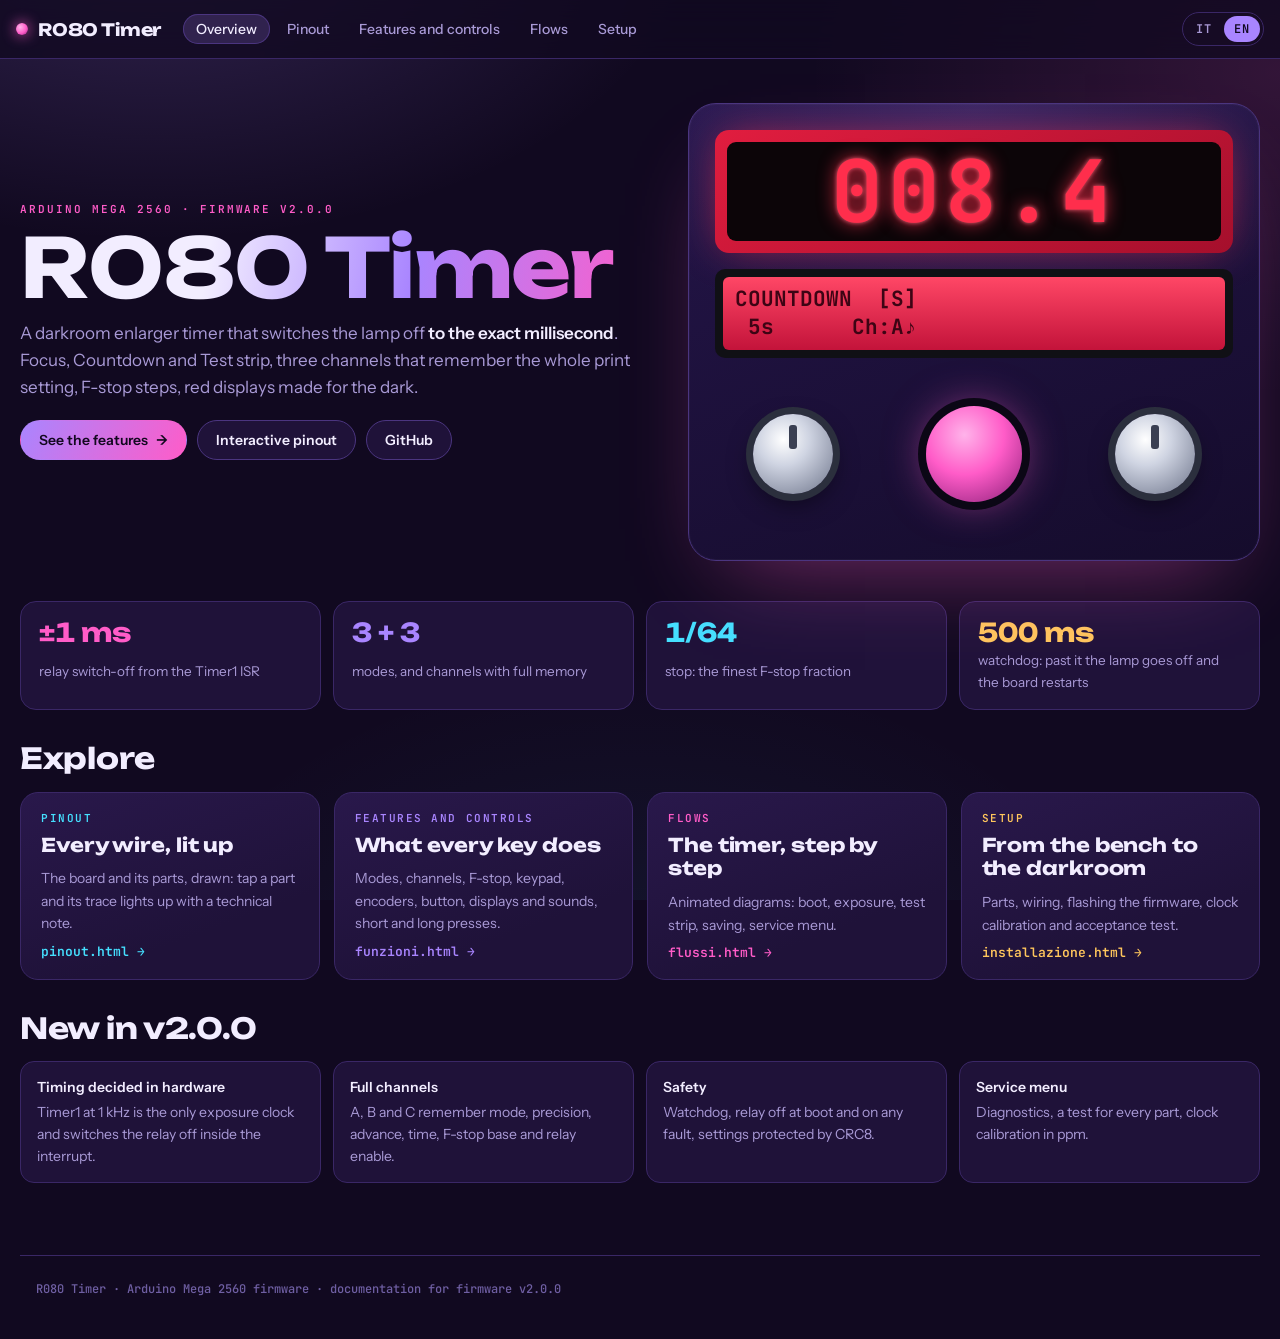
==== site/index.html @ a42ba9b8 "Add GitHub Pages documentation site Bilingual (Italian/English) static site in site/: overview, inte" ====
<!doctype html>
<html lang="it" data-lang="it" data-title-it="R080 Timer · timer per camera oscura" data-title-en="R080 Timer · darkroom enlarger timer">
<head>
<meta charset="utf-8">
<meta name="viewport" content="width=device-width, initial-scale=1, viewport-fit=cover">
<title>R080 Timer · timer per camera oscura</title>
<meta name="description" content="R080 Timer: timer per ingranditore da camera oscura su Arduino Mega 2560, preciso al millisecondo.">
<link rel="preconnect" href="https://fonts.googleapis.com">
<link rel="preconnect" href="https://fonts.gstatic.com" crossorigin>
<link rel="stylesheet" href="https://fonts.googleapis.com/css2?family=Unbounded:wght@500;700&family=Instrument+Sans:wght@400;500;600&family=JetBrains+Mono:wght@400;600;700&display=swap">
<link rel="stylesheet" href="assets/site.css">
<style>
.hero {
  display: grid;
  grid-template-columns: minmax(0, 1.05fr) minmax(0, .95fr);
  gap: 36px;
  align-items: center;
  padding-block: 12px 8px;
}
.hero h1 { font-size: clamp(38px, 6.6vw, 82px); }
.hero .lede { font-size: 17px; }
.hero-actions { display: flex; flex-wrap: wrap; gap: 10px; margin-top: 8px; }
.btn {
  display: inline-flex;
  align-items: center;
  gap: 8px;
  padding: 12px 18px;
  border-radius: 999px;
  font: 600 14px/1 var(--body);
  text-decoration: none;
  border: 1px solid var(--line-2);
  color: var(--fg);
  background: var(--panel);
  transition: transform .2s ease, border-color .2s ease;
}
.btn:hover { transform: translateY(-1px); border-color: var(--violet); color: var(--fg); }
.btn.primary { background: linear-gradient(120deg, var(--violet), var(--magenta)); border-color: transparent; color: #12081f; }

/* the timer, drawn */
.device {
  position: relative;
  aspect-ratio: 5 / 4;
  max-width: 100%;
  border-radius: 28px;
  border: 1px solid var(--line-2);
  background:
    radial-gradient(120% 90% at 50% 0%, rgba(169, 133, 255, .18), transparent 60%),
    linear-gradient(160deg, #241549, #150c2c);
  box-shadow: 0 40px 90px -40px rgba(255, 92, 200, .45), 0 0 0 1px rgba(255, 255, 255, .03) inset;
  display: grid;
  grid-template-rows: auto auto 1fr;
  gap: 16px;
  padding: 26px;
  overflow: hidden;
}
.seg {
  border-radius: 14px;
  background: linear-gradient(150deg, #e11d3f, #a50f2c);
  padding: 12px;
  box-shadow: 0 0 40px -10px rgba(255, 46, 76, .7);
}
.seg-screen {
  border-radius: 9px;
  background: #0c0508;
  text-align: center;
  font: 700 clamp(44px, 7vw, 86px)/1.15 var(--mono);
  letter-spacing: .06em;
  color: #ff2e4c;
  text-shadow: 0 0 18px rgba(255, 46, 76, .85), 0 0 4px rgba(255, 120, 140, .9);
  font-variant-numeric: tabular-nums;
}
.lcd {
  border-radius: 10px;
  padding: 8px;
  background: #101015;
}
.lcd-screen {
  border-radius: 6px;
  background: linear-gradient(180deg, #ff4766, #c3133a);
  color: #3d0414;
  font: 700 clamp(13px, 1.9vw, 21px)/1.35 var(--mono);
  padding: 8px 12px;
  white-space: pre;
  overflow: hidden;
}
.knobs { display: flex; align-items: center; justify-content: space-around; gap: 16px; }
.knob {
  width: clamp(54px, 7vw, 80px);
  aspect-ratio: 1;
  border-radius: 50%;
  background: radial-gradient(circle at 38% 32%, #fff, #cfd4e2 35%, #6c7389);
  box-shadow: 0 0 0 7px #2b2f3d, 0 10px 24px rgba(0, 0, 0, .5);
  position: relative;
}
.knob::after { content: ""; position: absolute; left: 50%; top: 14%; width: 10%; height: 30%; border-radius: 3px; background: #3a3f52; transform: translateX(-50%); }
.go {
  width: clamp(64px, 8.5vw, 96px);
  aspect-ratio: 1;
  border-radius: 50%;
  background: radial-gradient(circle at 40% 30%, #ffb3ea, var(--magenta) 45%, #8a1f78);
  box-shadow: 0 0 0 8px #0b0715, 0 0 40px rgba(255, 92, 200, .55);
  animation: breathe 3.2s ease-in-out infinite;
}
@keyframes breathe { 50% { box-shadow: 0 0 0 8px #0b0715, 0 0 70px rgba(255, 92, 200, .8); } }

.stats { display: grid; grid-template-columns: repeat(auto-fit, minmax(170px, 1fr)); gap: 12px; }
.stat { padding: 16px 18px; border-radius: 16px; border: 1px solid var(--line); background: var(--panel); display: grid; gap: 4px; }
.stat b { font: 700 26px/1.1 var(--display); color: var(--c, var(--fg)); font-variant-numeric: tabular-nums; }
.stat span { color: var(--muted); font-size: 13.5px; }

.pages .card { gap: 10px; padding: 20px; }
.pages .card h3 { font-size: 19px; }
.pages .card .go-arrow { font: 600 13px/1 var(--mono); color: var(--c); }

.news { display: grid; grid-template-columns: repeat(auto-fit, minmax(280px, 1fr)); gap: 12px; margin: 0; padding: 0; list-style: none; }
.news li { padding: 14px 16px; border-radius: 14px; border: 1px solid var(--line); background: var(--panel); color: var(--muted); font-size: 14px; }
.news li b { color: var(--fg); display: block; margin-bottom: 2px; font-weight: 600; }

@media (max-width: 860px) {
  .hero { grid-template-columns: 1fr; }
}
</style>
</head>
<body data-page="index.html">
<main class="page">

  <section class="hero" aria-labelledby="title">
    <div class="page-head">
      <div class="eyebrow"><span lang="it">Arduino Mega 2560 · firmware v2.0.0</span><span lang="en">Arduino Mega 2560 · firmware v2.0.0</span></div>
      <h1 id="title">R080 Timer</h1>
      <p class="lede" lang="it">Un timer per ingranditore da camera oscura che spegne la lampada <b>al millisecondo esatto</b>. Focus, Countdown e Test strip, tre canali che ricordano tutta l'impostazione di stampa, F-Stop, display rossi pensati per il buio.</p>
      <p class="lede" lang="en">A darkroom enlarger timer that switches the lamp off <b>to the exact millisecond</b>. Focus, Countdown and Test strip, three channels that remember the whole print setting, F-stop steps, red displays made for the dark.</p>
      <div class="hero-actions">
        <a class="btn primary" href="funzioni.html"><span lang="it">Scopri le funzioni</span><span lang="en">See the features</span> →</a>
        <a class="btn" href="pinout.html"><span lang="it">Pinout interattivo</span><span lang="en">Interactive pinout</span></a>
        <a class="btn" href="https://github.com/DaniloCaruso/R080Timer_MEGA">GitHub</a>
      </div>
    </div>
    <div class="device" role="img" aria-label="Il timer R080 in Countdown: 10,0 secondi, canale A / The R080 timer in Countdown: 10.0 seconds, channel A">
      <div class="seg"><div class="seg-screen" id="seg">010.0</div></div>
      <div class="lcd"><div class="lcd-screen" id="lcd">COUNTDOWN  [S]
 5s      Ch:A♪</div></div>
      <div class="knobs" aria-hidden="true"><div class="knob"></div><div class="go"></div><div class="knob"></div></div>
    </div>
  </section>

  <section class="stats" aria-label="In breve / At a glance">
    <div class="stat" style="--c: var(--magenta)"><b>±1 ms</b><span lang="it">spegnimento del relè dalla ISR di Timer1</span><span lang="en">relay switch-off from the Timer1 ISR</span></div>
    <div class="stat" style="--c: var(--violet)"><b>3 + 3</b><span lang="it">modalità e canali con memoria completa</span><span lang="en">modes, and channels with full memory</span></div>
    <div class="stat" style="--c: var(--cyan)"><b>1/64</b><span lang="it">stop: la frazione più fine dell'F-Stop</span><span lang="en">stop: the finest F-stop fraction</span></div>
    <div class="stat" style="--c: var(--amber)"><b>500 ms</b><span lang="it">watchdog: oltre, la lampada si spegne e la scheda riparte</span><span lang="en">watchdog: past it the lamp goes off and the board restarts</span></div>
  </section>

  <section class="pages" aria-labelledby="explore">
    <h2 id="explore"><span lang="it">Esplora</span><span lang="en">Explore</span></h2>
    <div class="grid">
      <a class="card" href="pinout.html" style="--c: var(--cyan)">
        <span class="tag">Pinout</span>
        <h3><span lang="it">Ogni filo, acceso</span><span lang="en">Every wire, lit up</span></h3>
        <p lang="it">La scheda e i componenti disegnati: tocca un pezzo e la sua pista si illumina con la spiegazione tecnica.</p>
        <p lang="en">The board and its parts, drawn: tap a part and its trace lights up with a technical note.</p>
        <span class="go-arrow">pinout.html →</span>
      </a>
      <a class="card" href="funzioni.html" style="--c: var(--violet)">
        <span class="tag"><span lang="it">Funzioni e comandi</span><span lang="en">Features and controls</span></span>
        <h3><span lang="it">Cosa fa ogni tasto</span><span lang="en">What every key does</span></h3>
        <p lang="it">Modalità, canali, F-Stop, tastierino, encoder, pulsante, display e suoni, con pressioni brevi e lunghe.</p>
        <p lang="en">Modes, channels, F-stop, keypad, encoders, button, displays and sounds, short and long presses.</p>
        <span class="go-arrow">funzioni.html →</span>
      </a>
      <a class="card" href="flussi.html" style="--c: var(--magenta)">
        <span class="tag"><span lang="it">Flussi</span><span lang="en">Flows</span></span>
        <h3><span lang="it">Il timer, passo per passo</span><span lang="en">The timer, step by step</span></h3>
        <p lang="it">Diagrammi animati: avvio, esposizione, test strip, salvataggio, menu di servizio.</p>
        <p lang="en">Animated diagrams: boot, exposure, test strip, saving, service menu.</p>
        <span class="go-arrow">flussi.html →</span>
      </a>
      <a class="card" href="installazione.html" style="--c: var(--amber)">
        <span class="tag"><span lang="it">Installazione</span><span lang="en">Setup</span></span>
        <h3><span lang="it">Dal banco alla camera oscura</span><span lang="en">From the bench to the darkroom</span></h3>
        <p lang="it">Componenti, cablaggio, caricamento del firmware, calibrazione del clock e collaudo.</p>
        <p lang="en">Parts, wiring, flashing the firmware, clock calibration and acceptance test.</p>
        <span class="go-arrow">installazione.html →</span>
      </a>
    </div>
  </section>

  <section aria-labelledby="new">
    <h2 id="new"><span lang="it">Novità della v2.0.0</span><span lang="en">New in v2.0.0</span></h2>
    <ul class="news">
      <li lang="it"><b>Tempo deciso in hardware</b>Timer1 a 1 kHz è l'unico orologio dell'esposizione e spegne il relè dentro l'interrupt.</li>
      <li lang="en"><b>Timing decided in hardware</b>Timer1 at 1 kHz is the only exposure clock and switches the relay off inside the interrupt.</li>
      <li lang="it"><b>Canali completi</b>A, B e C ricordano modalità, precisione, avanzamento, tempo, base F-Stop e relè.</li>
      <li lang="en"><b>Full channels</b>A, B and C remember mode, precision, advance, time, F-stop base and relay enable.</li>
      <li lang="it"><b>Sicurezza</b>Watchdog, relè spento all'avvio e in ogni errore, impostazioni protette da CRC8.</li>
      <li lang="en"><b>Safety</b>Watchdog, relay off at boot and on any fault, settings protected by CRC8.</li>
      <li lang="it"><b>Menu di servizio</b>Diagnostica, test di ogni componente, calibrazione del clock in ppm.</li>
      <li lang="en"><b>Service menu</b>Diagnostics, a test for every part, clock calibration in ppm.</li>
    </ul>
  </section>

</main>
<footer class="site">
  <span lang="it">R080 Timer · firmware per Arduino Mega 2560 · documentazione del firmware v2.0.0</span>
  <span lang="en">R080 Timer · Arduino Mega 2560 firmware · documentation for firmware v2.0.0</span>
</footer>
<script src="assets/site.js"></script>
<script>
// A quiet Countdown on the drawn timer: 10.0 s down to 0, then back to the set time.
(function () {
  if (matchMedia("(prefers-reduced-motion: reduce)").matches) return;
  const seg = document.getElementById("seg");
  let ds = 100;
  setInterval(() => {
    ds = ds > 0 ? ds - 1 : 100;
    seg.textContent = String(Math.floor(ds / 10)).padStart(3, "0") + "." + (ds % 10);
  }, 100);
})();
</script>
</body>
</html>
---- site/assets/site.css ----
/* R080 Timer site — shared design system.
   Layout: sticky top bar (brand, page menu, IT/EN switch) over a single centered column;
   wide interactive stages may break out to the full window width. Single dark theme by design. */
:root {
  color-scheme: dark;
  --bg: #110920;
  --bg-2: #1a0f31;
  --panel: #1f1239;
  --panel-2: #29184b;
  --line: #3a2766;
  --line-2: #4b3580;
  --fg: #f2edff;
  --muted: #a99ad6;
  --faint: #6f5fa3;
  --violet: #a985ff;
  --indigo: #7f8cff;
  --magenta: #ff5cc8;
  --cyan: #45e0ff;
  --amber: #ffc65c;
  --red: #ff5472;
  --green: #5cf2a8;
  --display: "Unbounded", "Arial Black", system-ui, sans-serif;
  --body: "Instrument Sans", "Segoe UI", system-ui, sans-serif;
  --mono: "JetBrains Mono", ui-monospace, "SFMono-Regular", Menlo, monospace;
  --col: 1240px;
}
* { box-sizing: border-box; }
html { scroll-padding-top: 84px; }
body {
  margin: 0;
  min-height: 100vh;
  background:
    radial-gradient(900px 520px at 12% -8%, rgba(169, 133, 255, .22), transparent 60%),
    radial-gradient(760px 520px at 100% 8%, rgba(255, 92, 200, .14), transparent 62%),
    radial-gradient(900px 700px at 50% 120%, rgba(69, 224, 255, .08), transparent 60%),
    var(--bg);
  background-attachment: fixed;
  color: var(--fg);
  font: 15px/1.6 var(--body);
  -webkit-font-smoothing: antialiased;
}
img, svg { max-width: 100%; }
a { color: var(--cyan); text-underline-offset: 3px; }
a:hover { color: var(--fg); }
code, kbd, samp { font-family: var(--mono); }
code { font-size: .9em; padding: .1em .35em; border-radius: 5px; background: rgba(169, 133, 255, .12); color: #e3d9ff; }

/* language switch: show only the selected language */
html[data-lang="it"] [lang="en"]:not(html),
html[data-lang="en"] [lang="it"]:not(html) { display: none !important; }

/* ---------- top bar ---------- */
.topbar {
  position: sticky;
  top: 0;
  z-index: 20;
  backdrop-filter: blur(14px);
  background: rgba(17, 9, 32, .78);
  border-bottom: 1px solid var(--line);
}
.topbar-in {
  max-width: 1880px;
  margin: 0 auto;
  padding-block: 12px;
  padding-left: max(16px, env(safe-area-inset-left, 0px));
  padding-right: max(16px, env(safe-area-inset-right, 0px));
  display: flex;
  align-items: center;
  gap: 12px 22px;
  flex-wrap: wrap;
}
.brand {
  display: inline-flex;
  align-items: center;
  gap: 10px;
  color: var(--fg);
  text-decoration: none;
  font: 700 17px/1 var(--display);
  letter-spacing: -.01em;
}
.brand .dot {
  width: 12px; height: 12px; border-radius: 50%;
  background: radial-gradient(circle at 35% 35%, #ffb3ea, var(--magenta) 55%, #8a1f78);
  box-shadow: 0 0 14px var(--magenta);
}
.menu { display: flex; flex-wrap: wrap; gap: 4px; margin: 0; padding: 0; list-style: none; flex: 1 1 auto; }
.menu a {
  display: inline-block;
  padding: 8px 13px;
  border-radius: 999px;
  color: var(--muted);
  text-decoration: none;
  font: 500 14px/1 var(--body);
  transition: color .2s ease, background .2s ease;
}
.menu a:hover { color: var(--fg); background: rgba(169, 133, 255, .1); }
.menu a[aria-current="page"] { color: var(--fg); background: rgba(169, 133, 255, .18); box-shadow: 0 0 0 1px var(--line-2) inset; }
.langs { display: inline-flex; border: 1px solid var(--line); border-radius: 999px; padding: 3px; gap: 2px; }
.langs button {
  border: 0;
  background: transparent;
  color: var(--muted);
  font: 600 12px/1 var(--mono);
  letter-spacing: .08em;
  padding: 7px 10px;
  border-radius: 999px;
  cursor: pointer;
}
.langs button[aria-pressed="true"] { background: var(--violet); color: var(--bg); }
.langs button:focus-visible, .menu a:focus-visible { outline: 2px solid var(--violet); outline-offset: 2px; }
.menu-toggle { display: none; }

/* ---------- page column ---------- */
.page {
  max-width: 1880px;
  margin: 0 auto;
  padding-block: 32px 72px;
  padding-left: max(16px, env(safe-area-inset-left, 0px));
  padding-right: max(16px, env(safe-area-inset-right, 0px));
  display: grid;
  gap: 32px;
}
.page > *:not(.wide) { width: 100%; max-width: var(--col); justify-self: center; min-width: 0; }
.page-head { display: grid; gap: 10px; }
.eyebrow {
  font: 600 11px/1 var(--mono);
  letter-spacing: .18em;
  text-transform: uppercase;
  color: var(--magenta);
}
h1 {
  margin: 0;
  font: 700 clamp(30px, 5.4vw, 58px)/1.04 var(--display);
  letter-spacing: -.02em;
  text-wrap: balance;
  background: linear-gradient(100deg, var(--fg) 30%, var(--violet) 62%, var(--magenta));
  -webkit-background-clip: text;
  background-clip: text;
  color: transparent;
}
h2 {
  margin: 0;
  font: 700 clamp(21px, 2.6vw, 29px)/1.15 var(--display);
  letter-spacing: -.01em;
  text-wrap: balance;
}
h3 { margin: 0; font: 700 16px/1.25 var(--display); letter-spacing: -.005em; }
p { margin: 0; }
.lede { max-width: 66ch; color: var(--muted); font-size: 16px; }
.lede b, .lede strong { color: var(--fg); font-weight: 600; }
section { display: grid; gap: 16px; min-width: 0; }
.sub { color: var(--muted); max-width: 70ch; }
.muted { color: var(--muted); }

/* ---------- building blocks ---------- */
.grid { display: grid; grid-template-columns: repeat(auto-fill, minmax(260px, 1fr)); gap: 14px; }
.grid.two { grid-template-columns: repeat(auto-fit, minmax(320px, 1fr)); }
.card {
  position: relative;
  display: grid;
  gap: 8px;
  align-content: start;
  padding: 18px;
  border-radius: 18px;
  border: 1px solid var(--line);
  background: linear-gradient(160deg, var(--panel-2), var(--panel) 70%);
  min-width: 0;
}
a.card { color: inherit; text-decoration: none; transition: border-color .2s ease, transform .2s ease; }
a.card:hover { border-color: var(--c, var(--violet)); transform: translateY(-2px); }
.card .tag { font: 600 11px/1 var(--mono); letter-spacing: .14em; text-transform: uppercase; color: var(--c, var(--violet)); }
.card p { color: var(--muted); font-size: 14px; }
.panel {
  padding: 20px;
  border-radius: 20px;
  border: 1px solid var(--line);
  background: var(--panel);
  display: grid;
  gap: 14px;
  min-width: 0;
}
.pill {
  display: inline-flex;
  align-items: center;
  gap: 6px;
  padding: 4px 10px;
  border-radius: 999px;
  border: 1px solid var(--c, var(--line-2));
  color: var(--c, var(--fg));
  font: 600 11.5px/1.2 var(--mono);
  letter-spacing: .04em;
  white-space: nowrap;
}
kbd {
  display: inline-flex;
  align-items: center;
  justify-content: center;
  min-width: 1.9em;
  height: 1.9em;
  padding: 0 .45em;
  border-radius: 7px;
  border: 1px solid var(--line-2);
  border-bottom-width: 3px;
  background: #1b1430;
  color: var(--fg);
  font: 700 .85em/1 var(--mono);
  vertical-align: middle;
}
kbd.letter { color: #ff8fd9; background: #2a1a4d; }
.note, .warn {
  display: flex;
  gap: 12px;
  align-items: flex-start;
  padding: 14px 16px;
  border-radius: 14px;
  border: 1px solid color-mix(in srgb, var(--c, var(--cyan)) 50%, transparent);
  background: color-mix(in srgb, var(--c, var(--cyan)) 9%, var(--panel));
  font-size: 14px;
}
.warn { --c: var(--red); }
.note strong:first-child, .warn strong:first-child { color: var(--c, var(--cyan)); font: 600 12px/1.6 var(--mono); letter-spacing: .12em; text-transform: uppercase; flex: none; }
.table-wrap { overflow-x: auto; border-radius: 16px; border: 1px solid var(--line); }
table.spec { width: 100%; border-collapse: collapse; font-size: 14px; min-width: 560px; }
table.spec th, table.spec td { text-align: left; padding: 11px 14px; border-bottom: 1px solid var(--line); vertical-align: top; }
table.spec th { font: 600 11px/1.3 var(--mono); letter-spacing: .12em; text-transform: uppercase; color: var(--faint); background: var(--panel); }
table.spec tr:last-child td { border-bottom: 0; }
table.spec td { color: var(--muted); }
table.spec td:first-child { color: var(--fg); }
.steps { list-style: none; margin: 0; padding: 0; display: grid; gap: 12px; counter-reset: step; }
.steps > li {
  counter-increment: step;
  display: grid;
  grid-template-columns: 38px 1fr;
  gap: 4px 14px;
  padding: 16px;
  border-radius: 16px;
  border: 1px solid var(--line);
  background: var(--panel);
}
.steps > li::before {
  content: counter(step);
  grid-row: span 2;
  width: 38px; height: 38px;
  display: grid; place-items: center;
  border-radius: 12px;
  background: color-mix(in srgb, var(--violet) 22%, transparent);
  color: var(--violet);
  font: 700 15px/1 var(--display);
}
.steps > li > :not(h3) { grid-column: 2; color: var(--muted); font-size: 14px; }
pre.cmd {
  margin: 0;
  padding: 14px 16px;
  border-radius: 12px;
  border: 1px solid var(--line);
  background: #0c0718;
  overflow-x: auto;
  font: 500 13px/1.6 var(--mono);
  color: #e3d9ff;
}
.toc { display: flex; flex-wrap: wrap; gap: 8px; }
.toc a {
  padding: 7px 12px;
  border-radius: 999px;
  border: 1px solid var(--line);
  background: var(--panel);
  color: var(--fg);
  text-decoration: none;
  font: 500 13px/1 var(--body);
}
.toc a:hover { border-color: var(--line-2); }

footer.site {
  max-width: var(--col);
  margin: 0 auto;
  padding: 24px max(16px, env(safe-area-inset-right, 0px)) 40px max(16px, env(safe-area-inset-left, 0px));
  color: var(--faint);
  font: 500 12px/1.6 var(--mono);
  border-top: 1px solid var(--line);
}

@media (max-width: 760px) {
  .menu { order: 3; flex-basis: 100%; overflow-x: auto; flex-wrap: nowrap; }
  .menu a { white-space: nowrap; }
}
@media (prefers-reduced-motion: reduce) {
  * { transition: none !important; animation: none !important; }
}
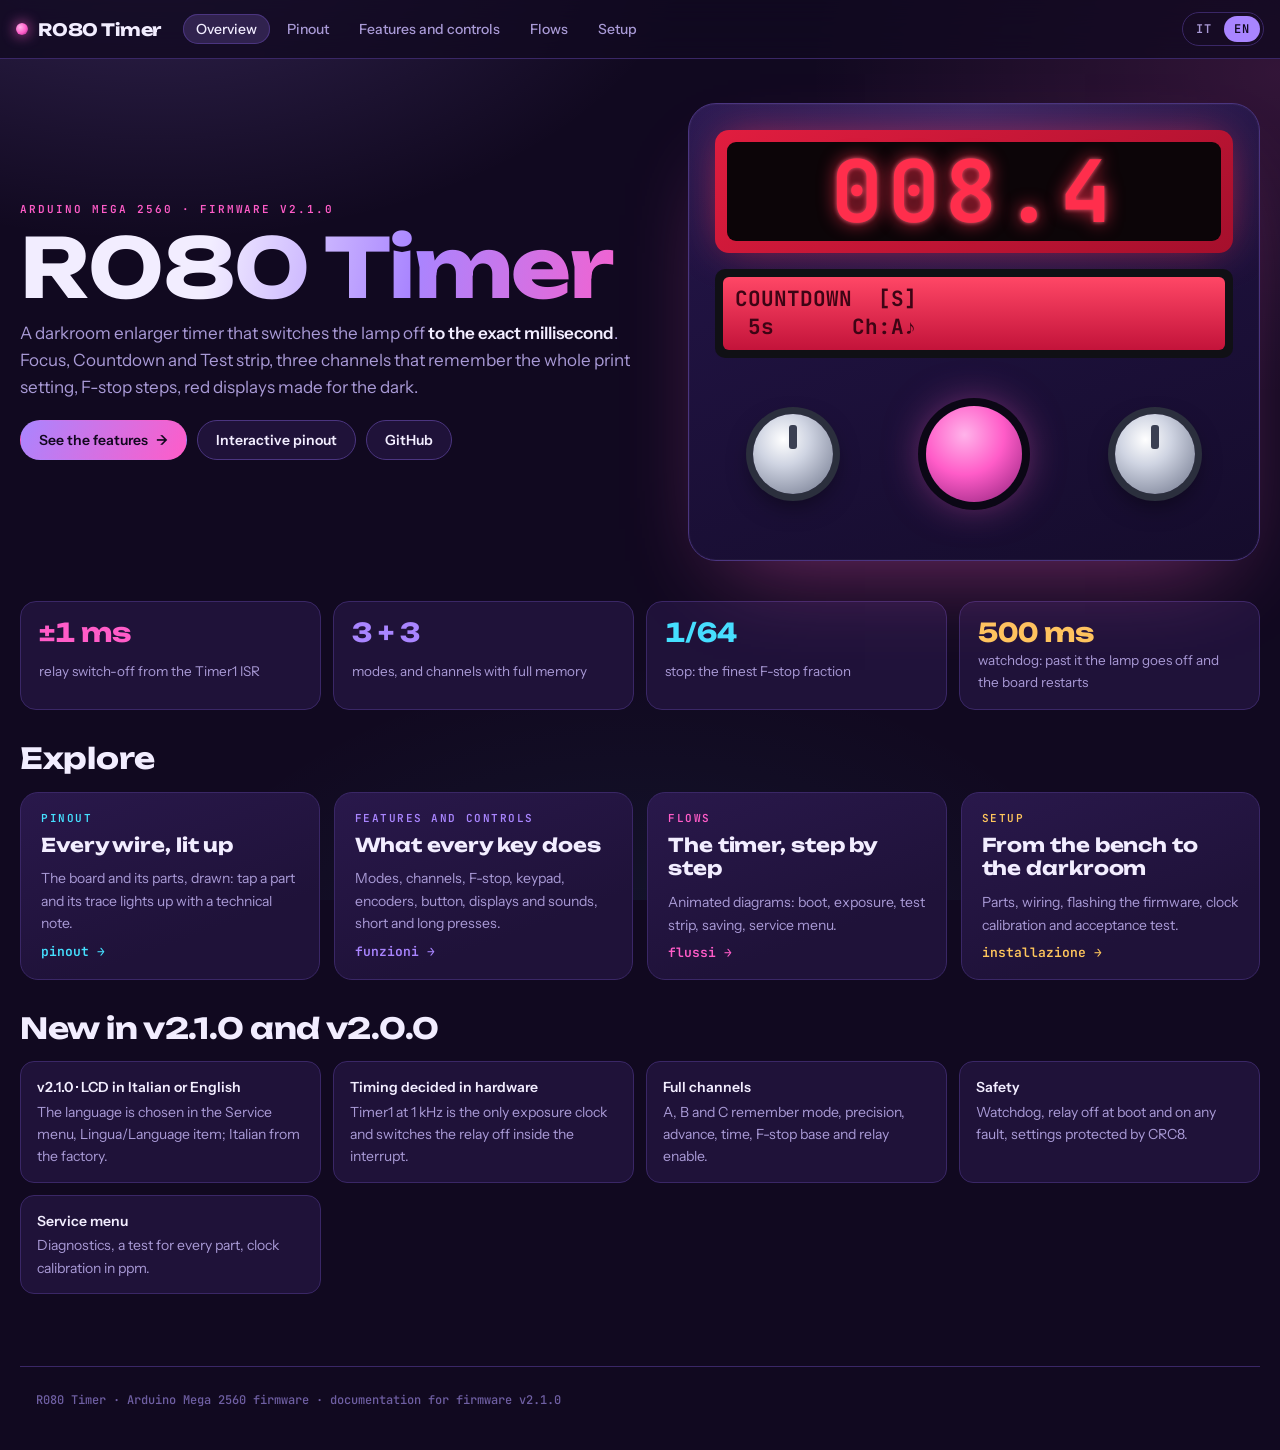
==== commit 4daa491a: "Describe firmware v2.1.0 on the site and drop .html from links Service menu cards and LCD mocks foll" ====
--- a/site/index.html
+++ b/site/index.html
@@ -121,18 +121,18 @@
 }
 </style>
 </head>
-<body data-page="index.html">
+<body data-page="./">
 <main class="page">
 
   <section class="hero" aria-labelledby="title">
     <div class="page-head">
-      <div class="eyebrow"><span lang="it">Arduino Mega 2560 · firmware v2.0.0</span><span lang="en">Arduino Mega 2560 · firmware v2.0.0</span></div>
+      <div class="eyebrow"><span lang="it">Arduino Mega 2560 · firmware v2.1.0</span><span lang="en">Arduino Mega 2560 · firmware v2.1.0</span></div>
       <h1 id="title">R080 Timer</h1>
       <p class="lede" lang="it">Un timer per ingranditore da camera oscura che spegne la lampada <b>al millisecondo esatto</b>. Focus, Countdown e Test strip, tre canali che ricordano tutta l'impostazione di stampa, F-Stop, display rossi pensati per il buio.</p>
       <p class="lede" lang="en">A darkroom enlarger timer that switches the lamp off <b>to the exact millisecond</b>. Focus, Countdown and Test strip, three channels that remember the whole print setting, F-stop steps, red displays made for the dark.</p>
       <div class="hero-actions">
-        <a class="btn primary" href="funzioni.html"><span lang="it">Scopri le funzioni</span><span lang="en">See the features</span> →</a>
-        <a class="btn" href="pinout.html"><span lang="it">Pinout interattivo</span><span lang="en">Interactive pinout</span></a>
+        <a class="btn primary" href="funzioni"><span lang="it">Scopri le funzioni</span><span lang="en">See the features</span> →</a>
+        <a class="btn" href="pinout"><span lang="it">Pinout interattivo</span><span lang="en">Interactive pinout</span></a>
         <a class="btn" href="https://github.com/DaniloCaruso/R080Timer_MEGA">GitHub</a>
       </div>
     </div>
@@ -154,40 +154,42 @@
   <section class="pages" aria-labelledby="explore">
     <h2 id="explore"><span lang="it">Esplora</span><span lang="en">Explore</span></h2>
     <div class="grid">
-      <a class="card" href="pinout.html" style="--c: var(--cyan)">
+      <a class="card" href="pinout" style="--c: var(--cyan)">
         <span class="tag">Pinout</span>
         <h3><span lang="it">Ogni filo, acceso</span><span lang="en">Every wire, lit up</span></h3>
         <p lang="it">La scheda e i componenti disegnati: tocca un pezzo e la sua pista si illumina con la spiegazione tecnica.</p>
         <p lang="en">The board and its parts, drawn: tap a part and its trace lights up with a technical note.</p>
-        <span class="go-arrow">pinout.html →</span>
-      </a>
-      <a class="card" href="funzioni.html" style="--c: var(--violet)">
+        <span class="go-arrow">pinout →</span>
+      </a>
+      <a class="card" href="funzioni" style="--c: var(--violet)">
         <span class="tag"><span lang="it">Funzioni e comandi</span><span lang="en">Features and controls</span></span>
         <h3><span lang="it">Cosa fa ogni tasto</span><span lang="en">What every key does</span></h3>
         <p lang="it">Modalità, canali, F-Stop, tastierino, encoder, pulsante, display e suoni, con pressioni brevi e lunghe.</p>
         <p lang="en">Modes, channels, F-stop, keypad, encoders, button, displays and sounds, short and long presses.</p>
-        <span class="go-arrow">funzioni.html →</span>
-      </a>
-      <a class="card" href="flussi.html" style="--c: var(--magenta)">
+        <span class="go-arrow">funzioni →</span>
+      </a>
+      <a class="card" href="flussi" style="--c: var(--magenta)">
         <span class="tag"><span lang="it">Flussi</span><span lang="en">Flows</span></span>
         <h3><span lang="it">Il timer, passo per passo</span><span lang="en">The timer, step by step</span></h3>
         <p lang="it">Diagrammi animati: avvio, esposizione, test strip, salvataggio, menu di servizio.</p>
         <p lang="en">Animated diagrams: boot, exposure, test strip, saving, service menu.</p>
-        <span class="go-arrow">flussi.html →</span>
-      </a>
-      <a class="card" href="installazione.html" style="--c: var(--amber)">
+        <span class="go-arrow">flussi →</span>
+      </a>
+      <a class="card" href="installazione" style="--c: var(--amber)">
         <span class="tag"><span lang="it">Installazione</span><span lang="en">Setup</span></span>
         <h3><span lang="it">Dal banco alla camera oscura</span><span lang="en">From the bench to the darkroom</span></h3>
         <p lang="it">Componenti, cablaggio, caricamento del firmware, calibrazione del clock e collaudo.</p>
         <p lang="en">Parts, wiring, flashing the firmware, clock calibration and acceptance test.</p>
-        <span class="go-arrow">installazione.html →</span>
+        <span class="go-arrow">installazione →</span>
       </a>
     </div>
   </section>
 
   <section aria-labelledby="new">
-    <h2 id="new"><span lang="it">Novità della v2.0.0</span><span lang="en">New in v2.0.0</span></h2>
+    <h2 id="new"><span lang="it">Novità della v2.1.0 e della v2.0.0</span><span lang="en">New in v2.1.0 and v2.0.0</span></h2>
     <ul class="news">
+      <li lang="it"><b>v2.1.0 · LCD in italiano o in inglese</b>La lingua si sceglie dal Menu di servizio, voce Lingua/Language; di fabbrica è l'italiano.</li>
+      <li lang="en"><b>v2.1.0 · LCD in Italian or English</b>The language is chosen in the Service menu, Lingua/Language item; Italian from the factory.</li>
       <li lang="it"><b>Tempo deciso in hardware</b>Timer1 a 1 kHz è l'unico orologio dell'esposizione e spegne il relè dentro l'interrupt.</li>
       <li lang="en"><b>Timing decided in hardware</b>Timer1 at 1 kHz is the only exposure clock and switches the relay off inside the interrupt.</li>
       <li lang="it"><b>Canali completi</b>A, B e C ricordano modalità, precisione, avanzamento, tempo, base F-Stop e relè.</li>
@@ -201,8 +203,8 @@
 
 </main>
 <footer class="site">
-  <span lang="it">R080 Timer · firmware per Arduino Mega 2560 · documentazione del firmware v2.0.0</span>
-  <span lang="en">R080 Timer · Arduino Mega 2560 firmware · documentation for firmware v2.0.0</span>
+  <span lang="it">R080 Timer · firmware per Arduino Mega 2560 · documentazione del firmware v2.1.0</span>
+  <span lang="en">R080 Timer · Arduino Mega 2560 firmware · documentation for firmware v2.1.0</span>
 </footer>
 <script src="assets/site.js"></script>
 <script>
